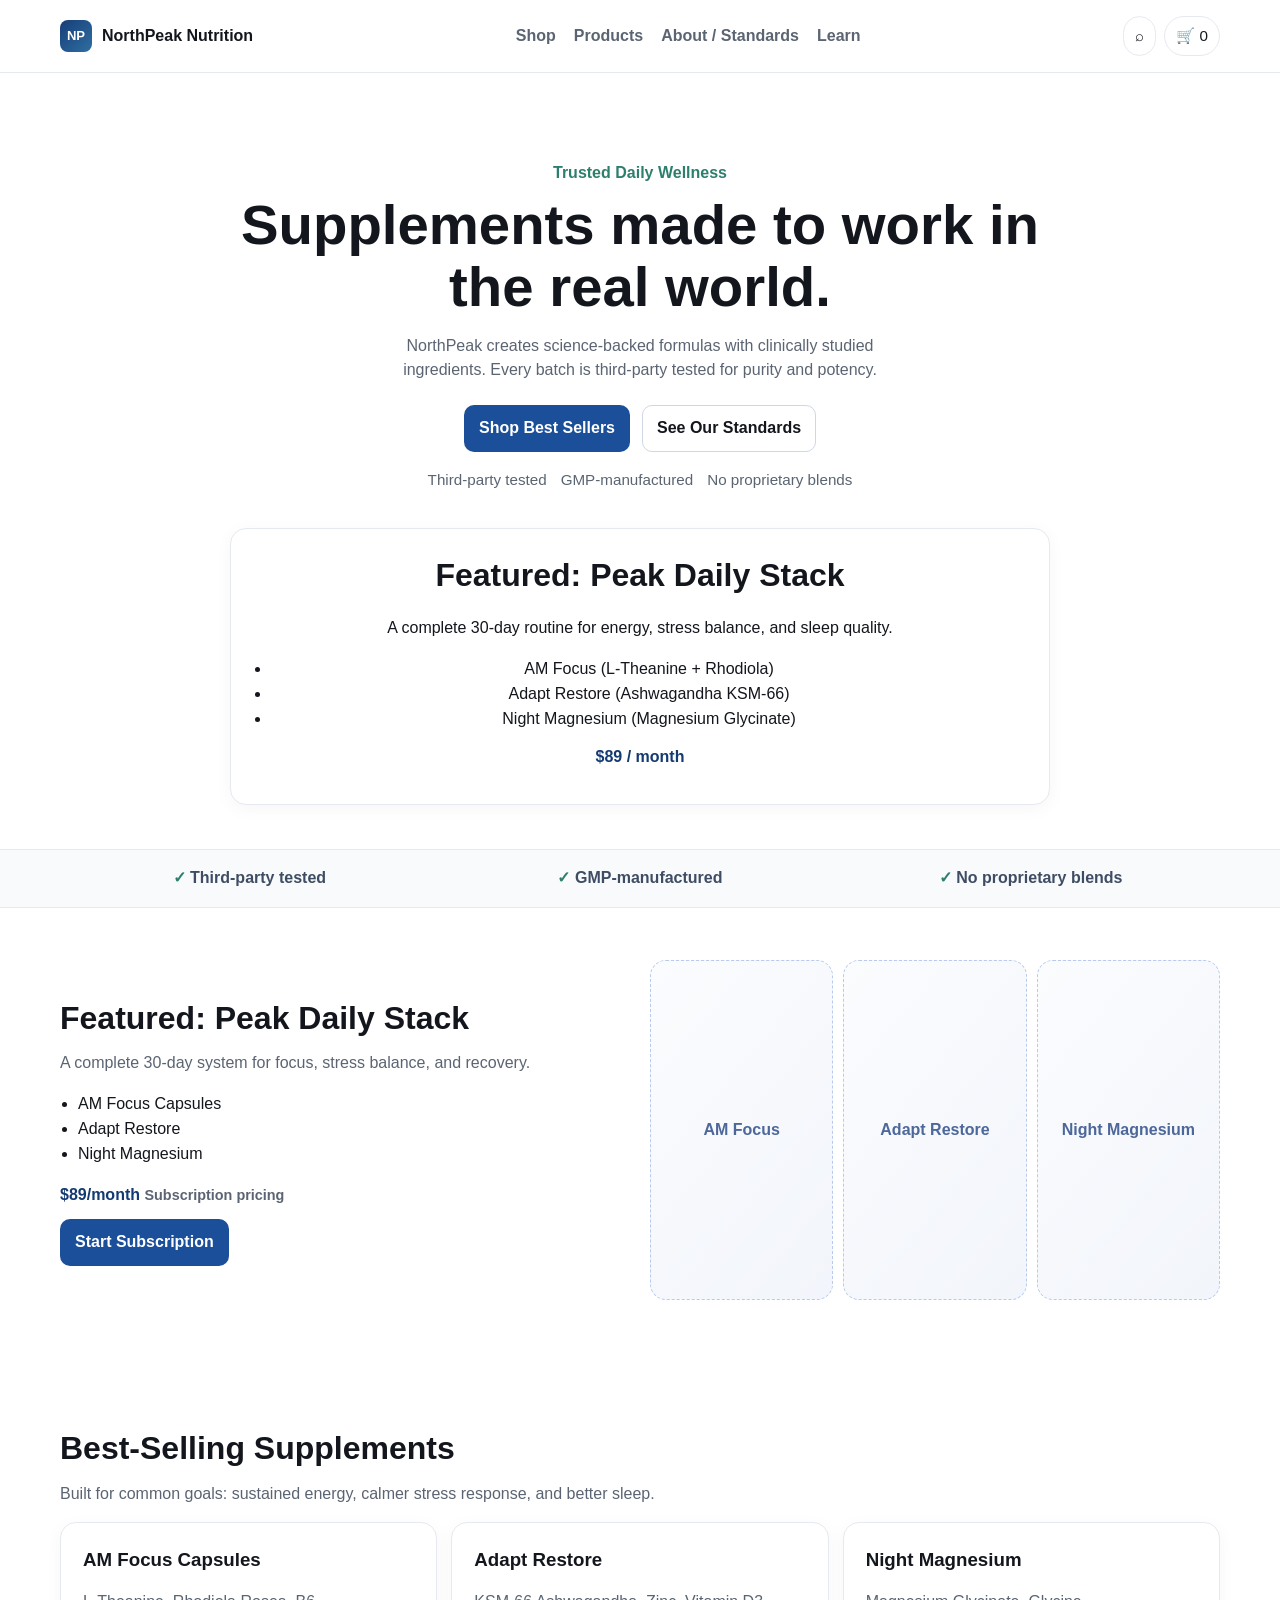
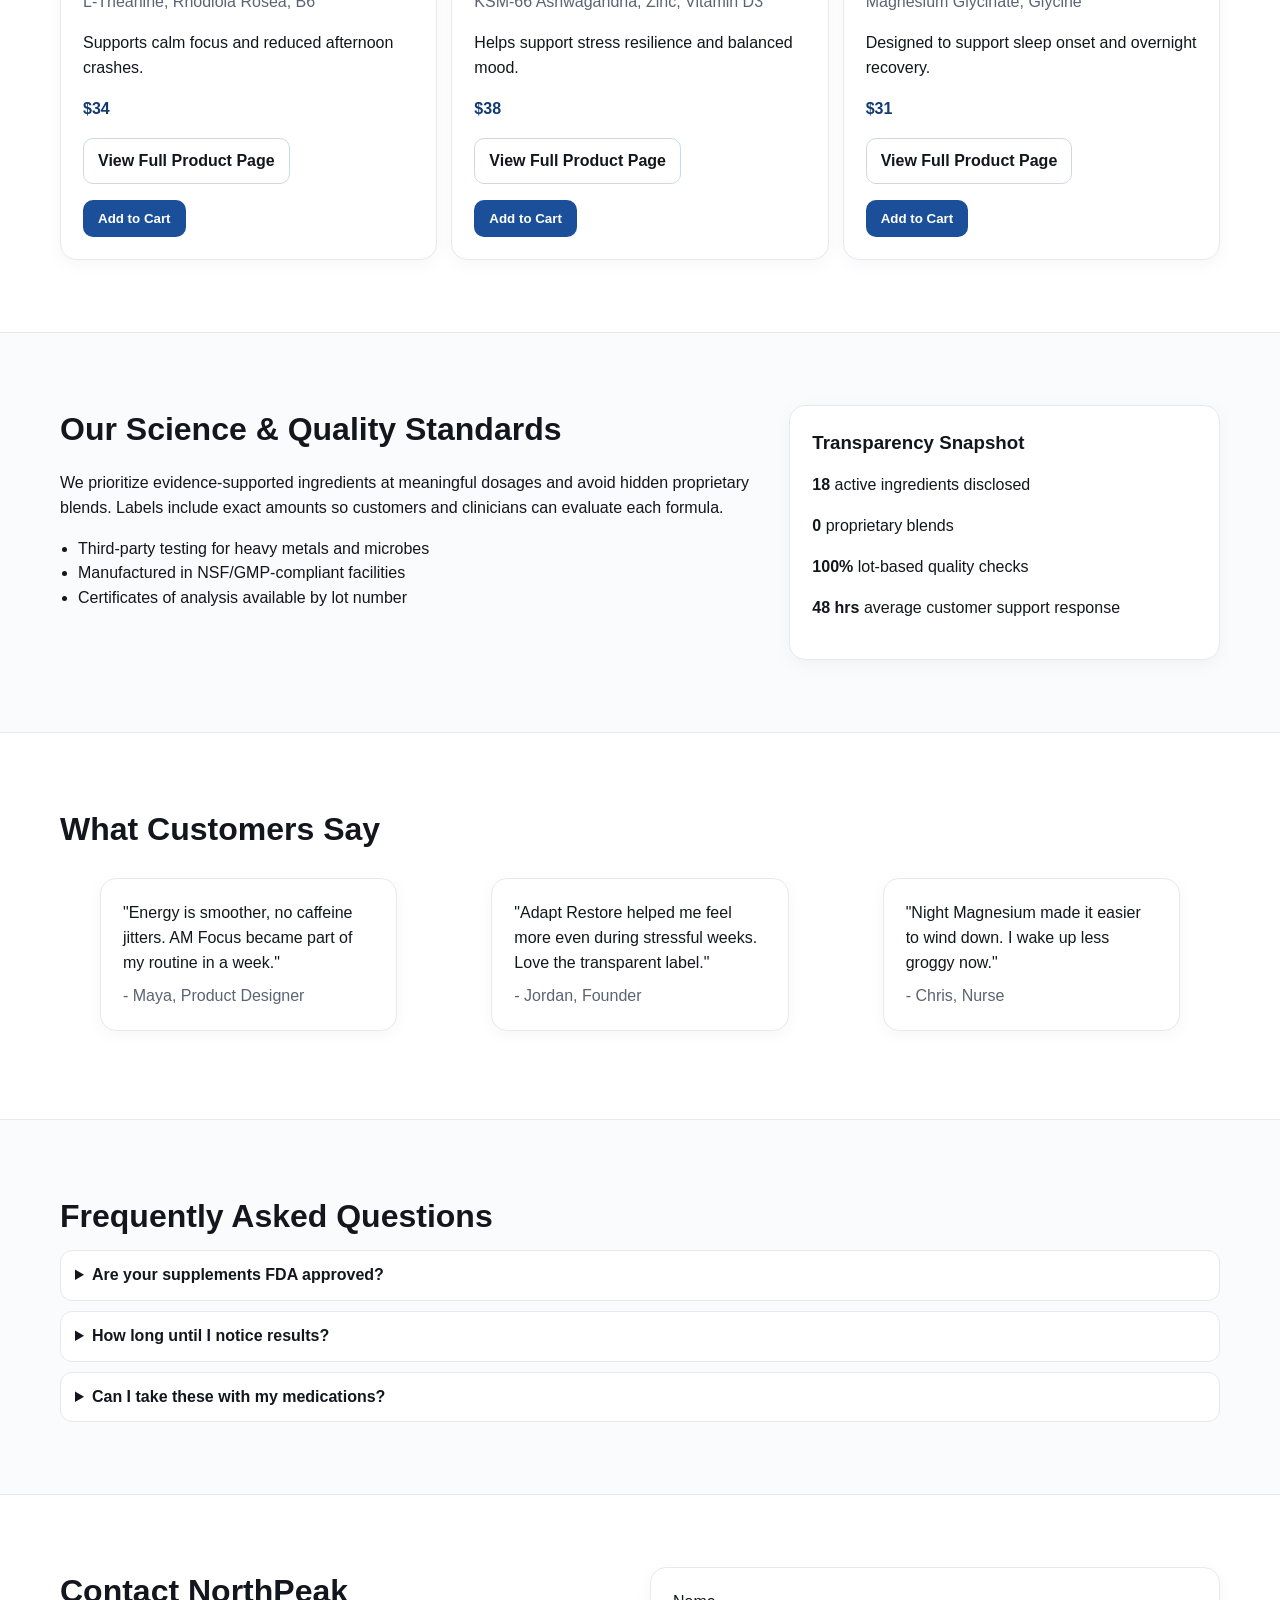
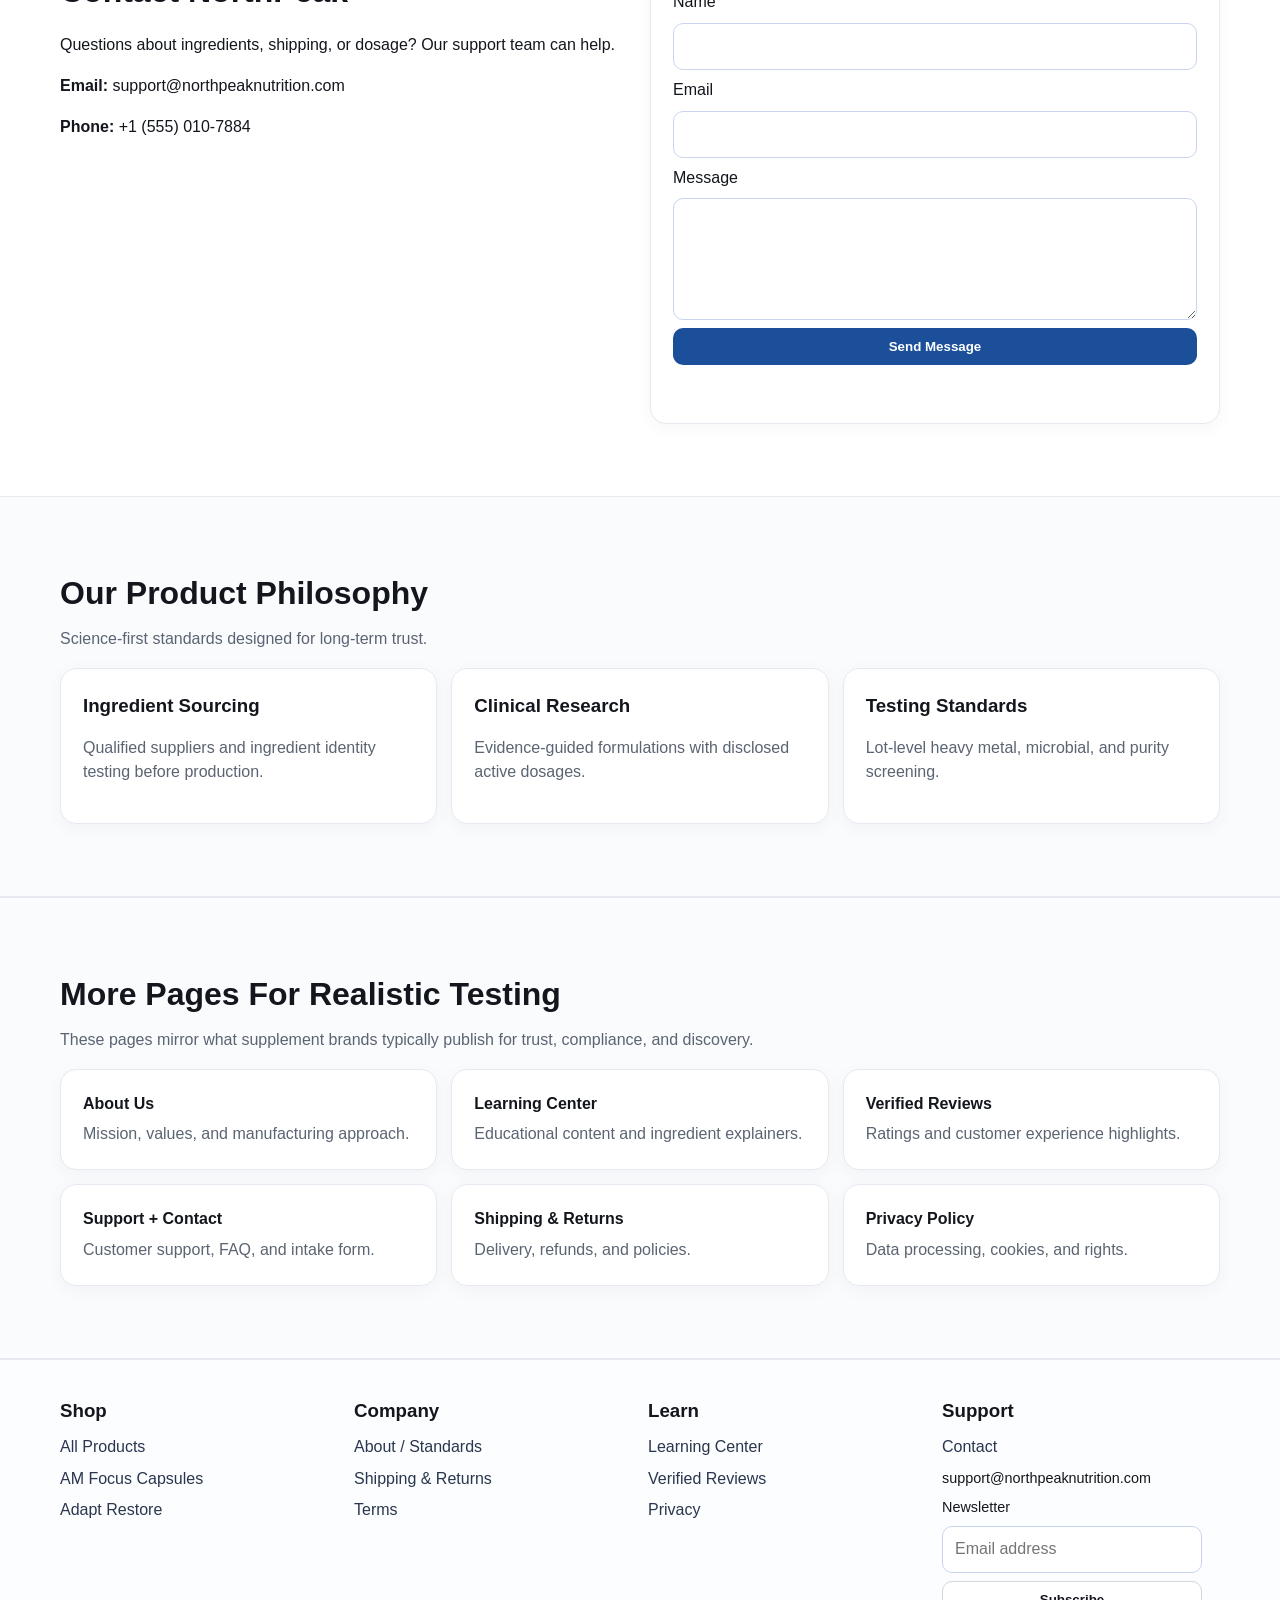
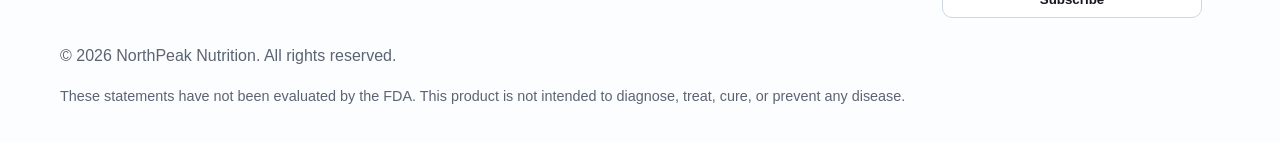
==== index.html @ 2fb1e7e7 "Initial mock supplement brand website" ====
<!doctype html>
<html lang="en">
<head>
  <meta charset="UTF-8">
  <meta name="viewport" content="width=device-width, initial-scale=1.0">
  <title>NorthPeak Nutrition | Science-Backed Supplements</title>
  <meta name="description" content="NorthPeak Nutrition makes clean, science-backed supplements for energy, sleep, and daily wellness. Third-party tested and transparent ingredients.">
  <meta name="keywords" content="supplements, wellness, energy support, sleep support, magnesium, adaptogens">
  <meta property="og:title" content="NorthPeak Nutrition | Science-Backed Supplements">
  <meta property="og:description" content="Clean formulas, transparent labels, and third-party testing.">
  <meta property="og:type" content="website">
  <meta property="og:url" content="https://www.northpeaknutrition.com/">
  <meta name="twitter:card" content="summary_large_image">
  <link rel="canonical" href="https://www.northpeaknutrition.com/">
  <link rel="stylesheet" href="./styles.css">
  <script type="application/ld+json">
  {
    "@context": "https://schema.org",
    "@type": "Organization",
    "name": "NorthPeak Nutrition",
    "url": "https://www.northpeaknutrition.com/",
    "logo": "https://www.northpeaknutrition.com/logo.png",
    "sameAs": [
      "https://www.instagram.com/northpeaknutrition",
      "https://www.linkedin.com/company/northpeaknutrition"
    ],
    "contactPoint": {
      "@type": "ContactPoint",
      "contactType": "customer support",
      "email": "support@northpeaknutrition.com"
    }
  }
  </script>
  <script type="application/ld+json">
  {
    "@context": "https://schema.org",
    "@type": "WebSite",
    "name": "NorthPeak Nutrition",
    "url": "https://www.northpeaknutrition.com/",
    "potentialAction": {
      "@type": "SearchAction",
      "target": "https://www.northpeaknutrition.com/?q={search_term_string}",
      "query-input": "required name=search_term_string"
    }
  }
  </script>
</head>
<body>
  <header class="site-header">
    <div class="container header-inner">
      <a class="brand" href="#top">
        <span class="brand-mark">NP</span>
        <span>NorthPeak Nutrition</span>
      </a>
      <nav class="nav">
        <a href="./shop.html">Shop</a>
        <a href="#products">Products</a>
        <a href="./about.html">About / Standards</a>
        <a href="./learn.html">Learn</a>
      </nav>
      <div class="header-actions">
        <a class="icon-btn" href="./shop.html" aria-label="Search">⌕</a>
        <a class="icon-btn" href="./cart.html" aria-label="Cart">🛒 <span class="cart-count">0</span></a>
      </div>
    </div>
  </header>

  <main id="top">
    <section class="hero">
      <div class="container hero-grid hero-centered">
        <div>
          <p class="eyebrow">Trusted Daily Wellness</p>
          <h1>Supplements made to work in the real world.</h1>
          <p class="lead">
            NorthPeak creates science-backed formulas with clinically studied ingredients.
            Every batch is third-party tested for purity and potency.
          </p>
          <div class="hero-cta">
            <a class="btn btn-primary" href="#products">Shop Best Sellers</a>
            <a class="btn btn-outline" href="#science">See Our Standards</a>
          </div>
          <ul class="trust-list">
            <li>Third-party tested</li>
            <li>GMP-manufactured</li>
            <li>No proprietary blends</li>
          </ul>
        </div>
        <article class="hero-card" aria-label="Supplement spotlight">
          <h2>Featured: Peak Daily Stack</h2>
          <p>A complete 30-day routine for energy, stress balance, and sleep quality.</p>
          <ul>
            <li>AM Focus (L-Theanine + Rhodiola)</li>
            <li>Adapt Restore (Ashwagandha KSM-66)</li>
            <li>Night Magnesium (Magnesium Glycinate)</li>
          </ul>
          <p class="price">$89 / month</p>
        </article>
      </div>
    </section>

    <section class="trust-strip section-alt-tight">
      <div class="container trust-row">
        <p><span>✓</span> Third-party tested</p>
        <p><span>✓</span> GMP-manufactured</p>
        <p><span>✓</span> No proprietary blends</p>
      </div>
    </section>

    <section class="section featured-section">
      <div class="container feature-grid">
        <div>
          <h2>Featured: Peak Daily Stack</h2>
          <p class="section-lead">A complete 30-day system for focus, stress balance, and recovery.</p>
          <ul class="check-list">
            <li>AM Focus Capsules</li>
            <li>Adapt Restore</li>
            <li>Night Magnesium</li>
          </ul>
          <p class="price">$89/month <span class="muted small">Subscription pricing</span></p>
          <a class="btn btn-primary" href="./shop.html">Start Subscription</a>
        </div>
        <div class="feature-images">
          <div class="product-media">AM Focus</div>
          <div class="product-media">Adapt Restore</div>
          <div class="product-media">Night Magnesium</div>
        </div>
      </div>
    </section>

    <section id="products" class="section">
      <div class="container">
        <h2>Best-Selling Supplements</h2>
        <p class="section-lead">Built for common goals: sustained energy, calmer stress response, and better sleep.</p>
        <div class="product-grid">
          <article class="card">
            <h3>AM Focus Capsules</h3>
            <p class="muted">L-Theanine, Rhodiola Rosea, B6</p>
            <p>Supports calm focus and reduced afternoon crashes.</p>
            <p class="price">$34</p>
            <p><a class="btn btn-outline" href="./products/am-focus-capsules.html">View Full Product Page</a></p>
            <button class="btn btn-primary" data-product="AM Focus Capsules" data-price="34">Add to Cart</button>
          </article>
          <article class="card">
            <h3>Adapt Restore</h3>
            <p class="muted">KSM-66 Ashwagandha, Zinc, Vitamin D3</p>
            <p>Helps support stress resilience and balanced mood.</p>
            <p class="price">$38</p>
            <p><a class="btn btn-outline" href="./products/adapt-restore.html">View Full Product Page</a></p>
            <button class="btn btn-primary" data-product="Adapt Restore" data-price="38">Add to Cart</button>
          </article>
          <article class="card">
            <h3>Night Magnesium</h3>
            <p class="muted">Magnesium Glycinate, Glycine</p>
            <p>Designed to support sleep onset and overnight recovery.</p>
            <p class="price">$31</p>
            <p><a class="btn btn-outline" href="./products/night-magnesium.html">View Full Product Page</a></p>
            <button class="btn btn-primary" data-product="Night Magnesium" data-price="31">Add to Cart</button>
          </article>
        </div>
      </div>
    </section>

    <section id="science" class="section section-alt">
      <div class="container two-col">
        <div>
          <h2>Our Science & Quality Standards</h2>
          <p>
            We prioritize evidence-supported ingredients at meaningful dosages and avoid hidden proprietary blends.
            Labels include exact amounts so customers and clinicians can evaluate each formula.
          </p>
          <ul class="check-list">
            <li>Third-party testing for heavy metals and microbes</li>
            <li>Manufactured in NSF/GMP-compliant facilities</li>
            <li>Certificates of analysis available by lot number</li>
          </ul>
        </div>
        <aside class="metric-card">
          <h3>Transparency Snapshot</h3>
          <p><strong>18</strong> active ingredients disclosed</p>
          <p><strong>0</strong> proprietary blends</p>
          <p><strong>100%</strong> lot-based quality checks</p>
          <p><strong>48 hrs</strong> average customer support response</p>
        </aside>
      </div>
    </section>

    <section id="reviews" class="section">
      <div class="container">
        <h2>What Customers Say</h2>
        <div class="review-grid">
          <blockquote class="card quote">
            "Energy is smoother, no caffeine jitters. AM Focus became part of my routine in a week."
            <cite>- Maya, Product Designer</cite>
          </blockquote>
          <blockquote class="card quote">
            "Adapt Restore helped me feel more even during stressful weeks. Love the transparent label."
            <cite>- Jordan, Founder</cite>
          </blockquote>
          <blockquote class="card quote">
            "Night Magnesium made it easier to wind down. I wake up less groggy now."
            <cite>- Chris, Nurse</cite>
          </blockquote>
        </div>
      </div>
    </section>

    <section id="faq" class="section section-alt">
      <div class="container">
        <h2>Frequently Asked Questions</h2>
        <div class="faq-list">
          <details>
            <summary>Are your supplements FDA approved?</summary>
            <p>Dietary supplements are not FDA-approved drugs. NorthPeak follows cGMP standards and uses third-party testing for quality and safety.</p>
          </details>
          <details>
            <summary>How long until I notice results?</summary>
            <p>Many customers report initial effects within 1-2 weeks, with more consistent outcomes in 4-8 weeks depending on routine and lifestyle factors.</p>
          </details>
          <details>
            <summary>Can I take these with my medications?</summary>
            <p>Consult your healthcare provider before starting any supplement, especially if you are pregnant, nursing, or taking prescription medications.</p>
          </details>
        </div>
      </div>
    </section>

    <section id="contact" class="section">
      <div class="container contact-grid">
        <div>
          <h2>Contact NorthPeak</h2>
          <p>Questions about ingredients, shipping, or dosage? Our support team can help.</p>
          <p><strong>Email:</strong> support@northpeaknutrition.com</p>
          <p><strong>Phone:</strong> +1 (555) 010-7884</p>
        </div>
        <form class="card form" id="contact-form">
          <label for="name">Name</label>
          <input id="name" name="name" required>
          <label for="email">Email</label>
          <input id="email" name="email" type="email" required>
          <label for="message">Message</label>
          <textarea id="message" name="message" rows="4" required></textarea>
          <button class="btn btn-primary" type="submit">Send Message</button>
          <p id="form-status" class="muted small"></p>
        </form>
      </div>
    </section>

    <section class="section section-alt">
      <div class="container">
        <h2>Our Product Philosophy</h2>
        <p class="section-lead">Science-first standards designed for long-term trust.</p>
        <div class="link-grid">
          <article class="card"><h3>Ingredient Sourcing</h3><p class="muted">Qualified suppliers and ingredient identity testing before production.</p></article>
          <article class="card"><h3>Clinical Research</h3><p class="muted">Evidence-guided formulations with disclosed active dosages.</p></article>
          <article class="card"><h3>Testing Standards</h3><p class="muted">Lot-level heavy metal, microbial, and purity screening.</p></article>
        </div>
      </div>
    </section>

    <section class="section section-alt">
      <div class="container">
        <h2>More Pages For Realistic Testing</h2>
        <p class="section-lead">These pages mirror what supplement brands typically publish for trust, compliance, and discovery.</p>
        <div class="link-grid">
          <a class="card link-card" href="./about.html"><strong>About Us</strong><span>Mission, values, and manufacturing approach.</span></a>
          <a class="card link-card" href="./learn.html"><strong>Learning Center</strong><span>Educational content and ingredient explainers.</span></a>
          <a class="card link-card" href="./reviews.html"><strong>Verified Reviews</strong><span>Ratings and customer experience highlights.</span></a>
          <a class="card link-card" href="./contact.html"><strong>Support + Contact</strong><span>Customer support, FAQ, and intake form.</span></a>
          <a class="card link-card" href="./shipping-and-returns.html"><strong>Shipping & Returns</strong><span>Delivery, refunds, and policies.</span></a>
          <a class="card link-card" href="./privacy-policy.html"><strong>Privacy Policy</strong><span>Data processing, cookies, and rights.</span></a>
        </div>
      </div>
    </section>
  </main>

  <footer class="site-footer">
    <div class="container footer-grid">
      <div>
        <h3>Shop</h3>
        <p><a href="./shop.html">All Products</a></p>
        <p><a href="./products/am-focus-capsules.html">AM Focus Capsules</a></p>
        <p><a href="./products/adapt-restore.html">Adapt Restore</a></p>
      </div>
      <div>
        <h3>Company</h3>
        <p><a href="./about.html">About / Standards</a></p>
        <p><a href="./shipping-and-returns.html">Shipping & Returns</a></p>
        <p><a href="./terms-of-service.html">Terms</a></p>
      </div>
      <div>
        <h3>Learn</h3>
        <p><a href="./learn.html">Learning Center</a></p>
        <p><a href="./reviews.html">Verified Reviews</a></p>
        <p><a href="./privacy-policy.html">Privacy</a></p>
      </div>
      <div>
        <h3>Support</h3>
        <p><a href="./contact.html">Contact</a></p>
        <p class="small">support@northpeaknutrition.com</p>
        <form class="newsletter">
          <label for="newsletter-email" class="small">Newsletter</label>
          <input id="newsletter-email" type="email" placeholder="Email address">
          <button class="btn btn-outline" type="button">Subscribe</button>
        </form>
      </div>
    </div>
    <div class="container footer-inner">
      <p>© 2026 NorthPeak Nutrition. All rights reserved.</p>
      <p class="small">These statements have not been evaluated by the FDA. This product is not intended to diagnose, treat, cure, or prevent any disease.</p>
    </div>
  </footer>

  <script src="./script.js"></script>
</body>
</html>
---- styles.css ----
:root {
  --bg: #ffffff;
  --text: #13161c;
  --muted: #5b6472;
  --surface: #ffffff;
  --line: #e6e9ef;
  --primary: #1b4f9a;
  --primary-dark: #143a72;
  --accent: #2d7f6d;
  --max: 1160px;
}

* {
  box-sizing: border-box;
}

html {
  scroll-behavior: smooth;
}

body {
  margin: 0;
  font-family: Inter, -apple-system, BlinkMacSystemFont, "Segoe UI", sans-serif;
  color: var(--text);
  background: var(--bg);
  line-height: 1.55;
}

.container {
  width: min(var(--max), 92vw);
  margin: 0 auto;
}

.site-header {
  position: sticky;
  top: 0;
  background: rgba(255, 255, 255, 0.95);
  border-bottom: 1px solid var(--line);
  backdrop-filter: blur(6px);
  z-index: 20;
}

.header-inner {
  display: flex;
  align-items: center;
  justify-content: space-between;
  min-height: 72px;
  gap: 16px;
}

.brand {
  color: var(--text);
  text-decoration: none;
  display: inline-flex;
  align-items: center;
  gap: 10px;
  font-weight: 700;
}

.brand-mark {
  width: 32px;
  height: 32px;
  border-radius: 8px;
  display: grid;
  place-items: center;
  background: linear-gradient(135deg, #173e78, #2f6ea1);
  color: #fff;
  font-size: 0.82rem;
}

.nav {
  display: flex;
  gap: 18px;
}

.nav a {
  text-decoration: none;
  color: var(--muted);
  font-weight: 600;
}

.nav a:hover {
  color: var(--text);
}

.header-actions {
  display: flex;
  align-items: center;
  gap: 8px;
}

.icon-btn {
  text-decoration: none;
  color: var(--text);
  border: 1px solid var(--line);
  border-radius: 999px;
  padding: 7px 11px;
  font-size: 0.95rem;
  background: #fff;
}

.hero {
  padding: 88px 0 44px;
}

.hero-grid {
  display: grid;
  grid-template-columns: 1.25fr 1fr;
  gap: 36px;
  align-items: center;
}

.hero-centered {
  grid-template-columns: 1fr;
  max-width: 820px;
  text-align: center;
}

.hero-centered .lead {
  margin-left: auto;
  margin-right: auto;
}

.hero-centered .hero-cta,
.hero-centered .trust-list {
  justify-content: center;
}

.eyebrow {
  color: var(--accent);
  font-weight: 700;
  margin: 0 0 8px;
}

h1 {
  margin: 0;
  font-size: clamp(2.2rem, 4.4vw, 3.6rem);
  line-height: 1.1;
  font-weight: 700;
}

h2 {
  margin-top: 0;
  margin-bottom: 8px;
  font-size: clamp(1.55rem, 2.8vw, 2rem);
}

h3 {
  margin-top: 0;
  margin-bottom: 6px;
}

.lead {
  color: var(--muted);
  max-width: 58ch;
}

.hero-cta {
  margin: 22px 0 16px;
  display: flex;
  gap: 12px;
  flex-wrap: wrap;
}

.trust-list {
  display: flex;
  gap: 14px;
  flex-wrap: wrap;
  list-style: none;
  padding: 0;
  margin: 0;
  color: var(--muted);
  font-size: 0.95rem;
}

.hero-card,
.card,
.metric-card {
  background: var(--surface);
  border: 1px solid var(--line);
  border-radius: 16px;
  padding: 22px;
  box-shadow: 0 4px 18px rgba(10, 20, 40, 0.04);
}

.hero-card ul {
  margin: 10px 0 14px;
  padding-left: 18px;
}

.section {
  padding: 72px 0;
  scroll-margin-top: 86px;
}

.section-alt {
  background: #fafbfd;
  border-top: 1px solid var(--line);
  border-bottom: 1px solid var(--line);
}

.section-alt-tight {
  background: #f8fafc;
  border-top: 1px solid var(--line);
  border-bottom: 1px solid var(--line);
  padding: 16px 0;
}

.trust-row {
  display: grid;
  grid-template-columns: repeat(3, minmax(0, 1fr));
  gap: 12px;
  text-align: center;
}

.trust-row p {
  margin: 0;
  color: #3f4d64;
  font-weight: 600;
}

.trust-row span {
  color: var(--accent);
}

.section-lead {
  color: var(--muted);
  margin-top: 0;
}

.product-grid,
.review-grid {
  display: grid;
  grid-template-columns: repeat(3, minmax(0, 1fr));
  gap: 14px;
}

.link-grid {
  display: grid;
  grid-template-columns: repeat(3, minmax(0, 1fr));
  gap: 14px;
}

.link-card {
  text-decoration: none;
  color: var(--text);
  display: grid;
  gap: 6px;
}

.link-card span {
  color: var(--muted);
}

.module-strip {
  display: flex;
  gap: 10px;
  overflow-x: auto;
  padding-bottom: 8px;
  margin-bottom: 14px;
  scroll-snap-type: x mandatory;
}

.module-strip .pill {
  text-decoration: none;
  scroll-snap-align: start;
}

.two-col {
  display: grid;
  grid-template-columns: 1.4fr 0.85fr;
  gap: 20px;
  align-items: start;
}

.check-list {
  padding-left: 18px;
}

.price {
  margin: 12px 0;
  font-weight: 800;
  color: var(--primary-dark);
}

.muted {
  color: var(--muted);
}

.small {
  font-size: 0.9rem;
}

.quote cite {
  display: block;
  margin-top: 8px;
  color: var(--muted);
  font-style: normal;
}

.faq-list {
  display: grid;
  gap: 10px;
}

details {
  background: #fff;
  border: 1px solid var(--line);
  border-radius: 12px;
  padding: 12px 14px;
}

summary {
  cursor: pointer;
  font-weight: 700;
}

.contact-grid {
  display: grid;
  grid-template-columns: 1fr 1fr;
  gap: 20px;
}

.form {
  display: grid;
  gap: 8px;
}

input,
textarea {
  border: 1px solid #c9d5ee;
  border-radius: 10px;
  padding: 10px 12px;
  font: inherit;
}

.btn {
  text-decoration: none;
  display: inline-flex;
  justify-content: center;
  align-items: center;
  border: 1px solid transparent;
  border-radius: 10px;
  padding: 10px 14px;
  font-weight: 700;
  cursor: pointer;
}

.btn-primary {
  background: var(--primary);
  color: #fff;
}

.btn-primary:hover {
  background: #1453d9;
}

.btn-outline {
  border-color: #cfd7e5;
  color: var(--text);
  background: #fff;
}

.card:hover {
  transform: translateY(-2px);
  transition: transform 140ms ease;
}

.featured-section {
  padding-top: 52px;
  padding-bottom: 52px;
}

.feature-grid {
  display: grid;
  grid-template-columns: 1fr 1fr;
  gap: 20px;
  align-items: center;
}

.feature-images {
  display: grid;
  grid-template-columns: repeat(3, minmax(0, 1fr));
  gap: 10px;
}

.site-footer {
  border-top: 1px solid var(--line);
  background: #fcfdff;
}

.footer-inner {
  padding: 10px 0 20px;
  color: var(--muted);
}

.footer-inner a {
  color: var(--primary-dark);
}

.footer-grid {
  display: grid;
  grid-template-columns: repeat(4, minmax(0, 1fr));
  gap: 16px;
  padding-top: 36px;
}

.footer-grid h3 {
  margin-bottom: 10px;
}

.footer-grid p {
  margin: 7px 0;
}

.footer-grid a {
  color: #2a364d;
  text-decoration: none;
}

.newsletter {
  display: grid;
  gap: 8px;
  max-width: 260px;
}

.page-hero {
  padding: 38px 0 10px;
}

.breadcrumb {
  color: var(--muted);
  font-size: 0.95rem;
  margin-bottom: 8px;
}

.breadcrumb a {
  color: var(--primary-dark);
  text-decoration: none;
}

.product-layout {
  display: grid;
  grid-template-columns: 1fr 1fr;
  gap: 20px;
}

.product-media {
  min-height: 340px;
  border-radius: 16px;
  border: 1px dashed #b8caee;
  background: linear-gradient(130deg, #fbfcfe, #f2f5fb);
  display: grid;
  place-items: center;
  color: #4c679a;
  font-weight: 700;
}

.pill-row {
  display: flex;
  flex-wrap: wrap;
  gap: 8px;
  margin: 10px 0;
}

.pill {
  border: 1px solid #c7d6f3;
  padding: 5px 9px;
  border-radius: 999px;
  color: #3f5885;
  background: #f7faff;
  font-size: 0.86rem;
}

.split {
  display: grid;
  grid-template-columns: 1fr 1fr;
  gap: 16px;
}

.table {
  width: 100%;
  border-collapse: collapse;
  font-size: 0.95rem;
}

.table th,
.table td {
  border: 1px solid #dbe4f4;
  padding: 8px 10px;
  text-align: left;
}

.table th {
  background: #f2f6fd;
}

.cart-row {
  display: grid;
  grid-template-columns: 1.3fr 110px 100px 110px;
  gap: 10px;
  align-items: center;
  padding: 12px 0;
  border-bottom: 1px solid #e4ebf8;
}

.qty-input {
  width: 90px;
}

@media (max-width: 950px) {
  .hero-grid,
  .feature-grid,
  .two-col,
  .contact-grid {
    grid-template-columns: 1fr;
  }

  .product-grid,
  .review-grid,
  .link-grid {
    grid-template-columns: 1fr 1fr;
  }

  .product-layout,
  .split {
    grid-template-columns: 1fr;
  }

  .feature-images {
    grid-template-columns: 1fr 1fr 1fr;
  }

  .footer-grid {
    grid-template-columns: 1fr 1fr;
  }

  .cart-row {
    grid-template-columns: 1fr;
    align-items: start;
  }
}

@media (max-width: 640px) {
  .nav {
    display: none;
  }

  .trust-row {
    grid-template-columns: 1fr;
  }

  .product-grid,
  .review-grid,
  .link-grid {
    grid-template-columns: 1fr;
  }

  .footer-grid {
    grid-template-columns: 1fr;
  }
}
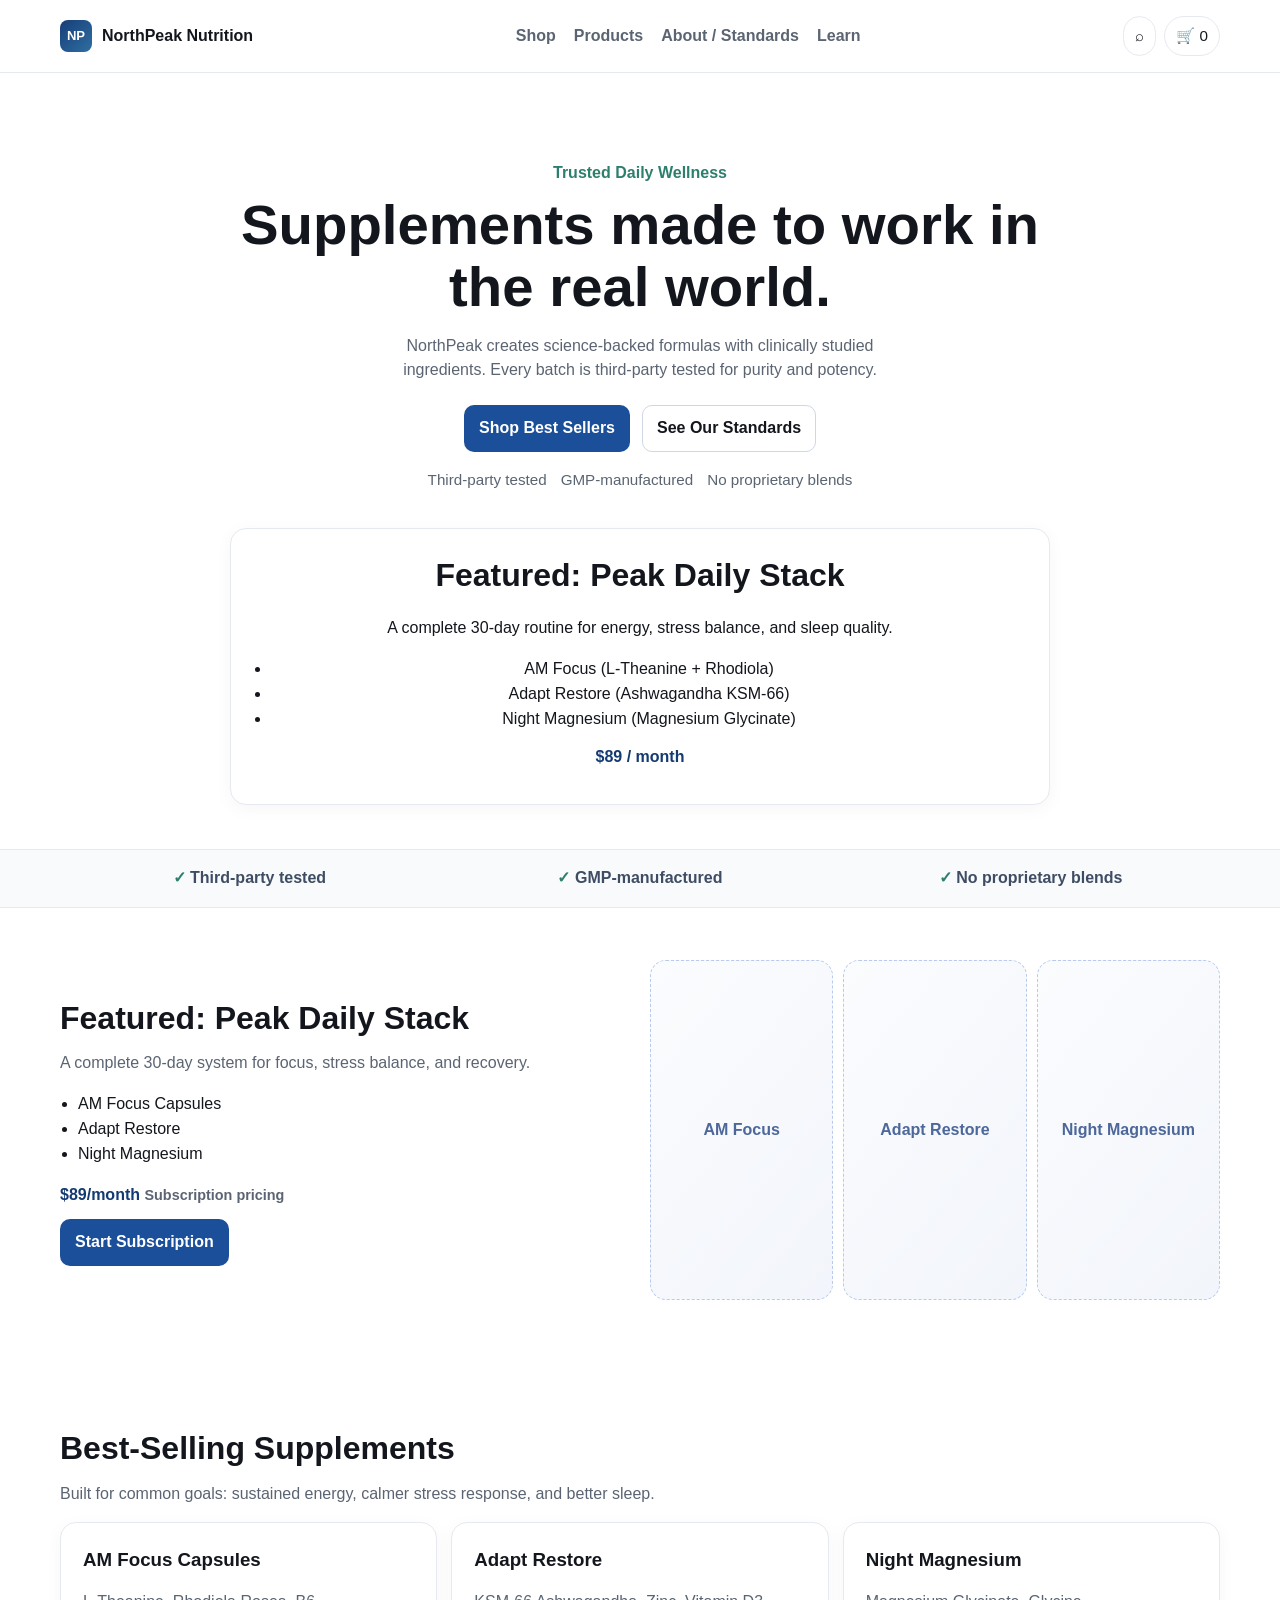
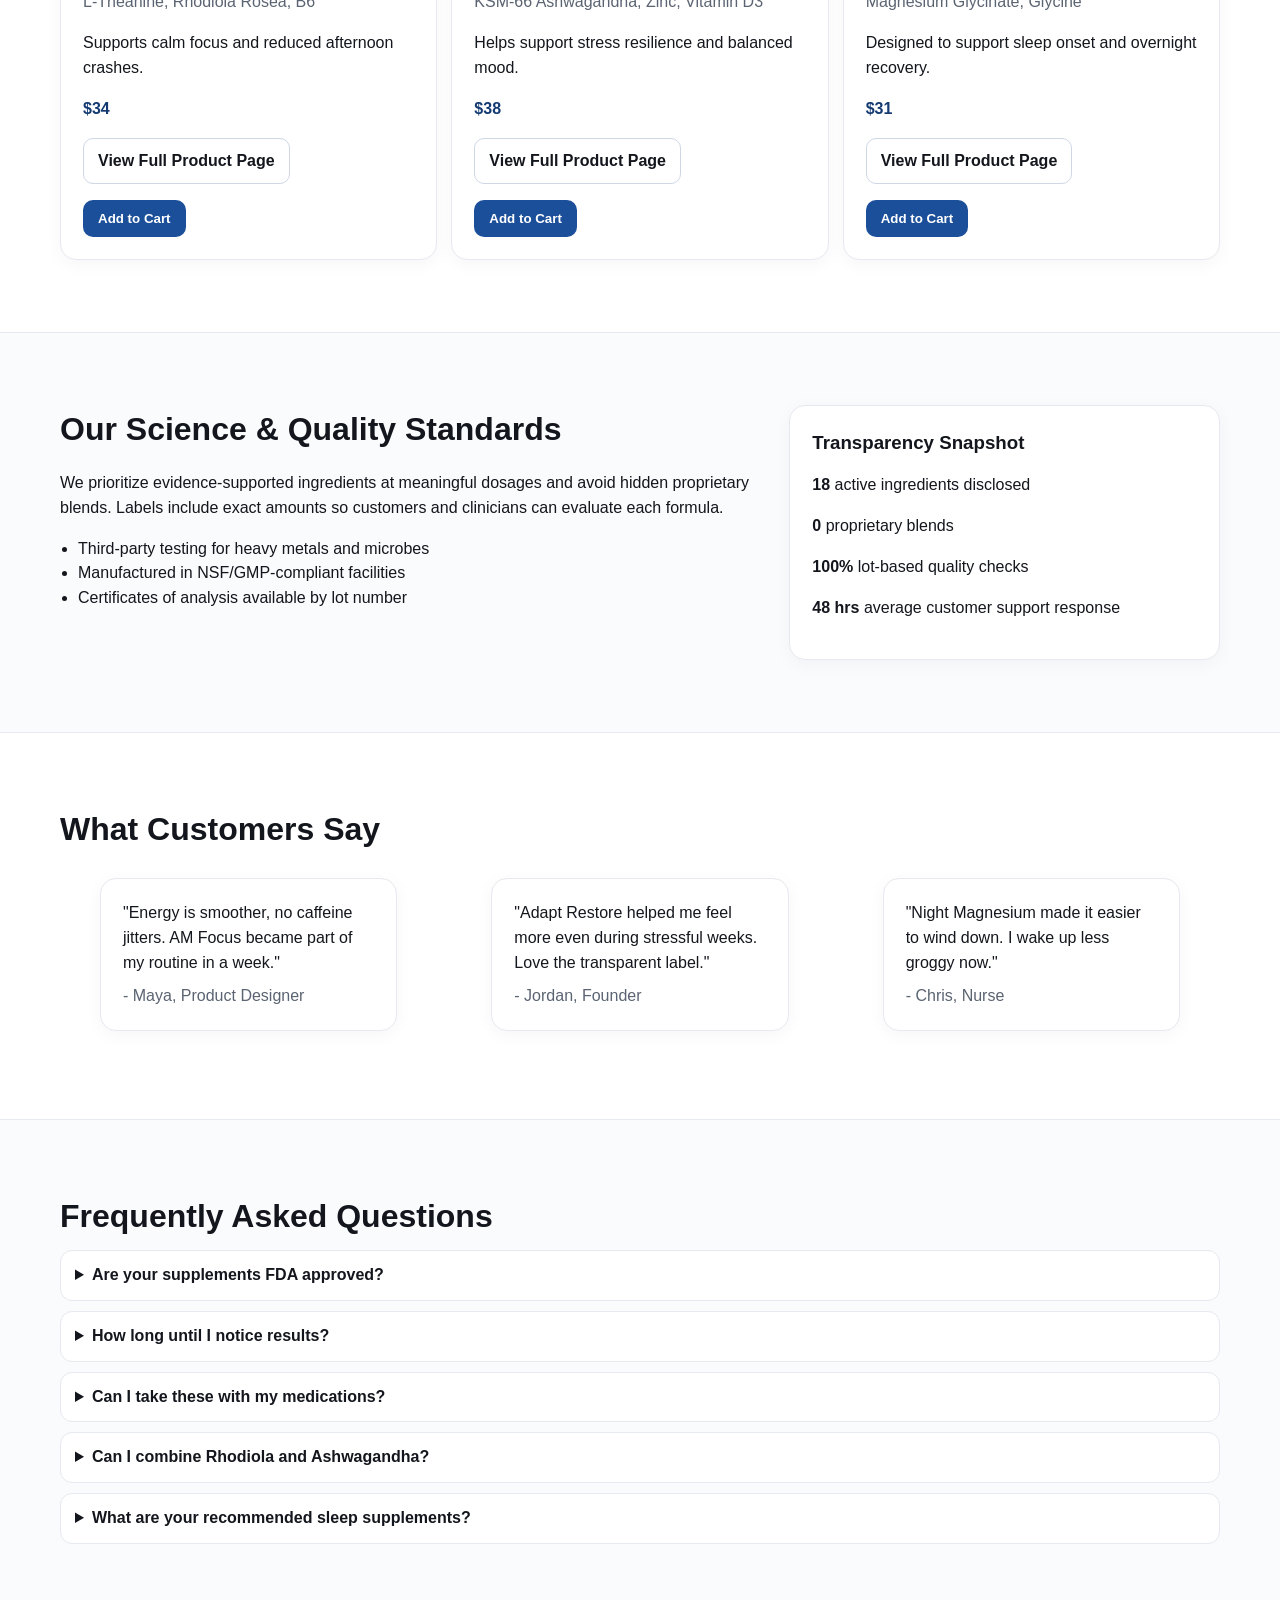
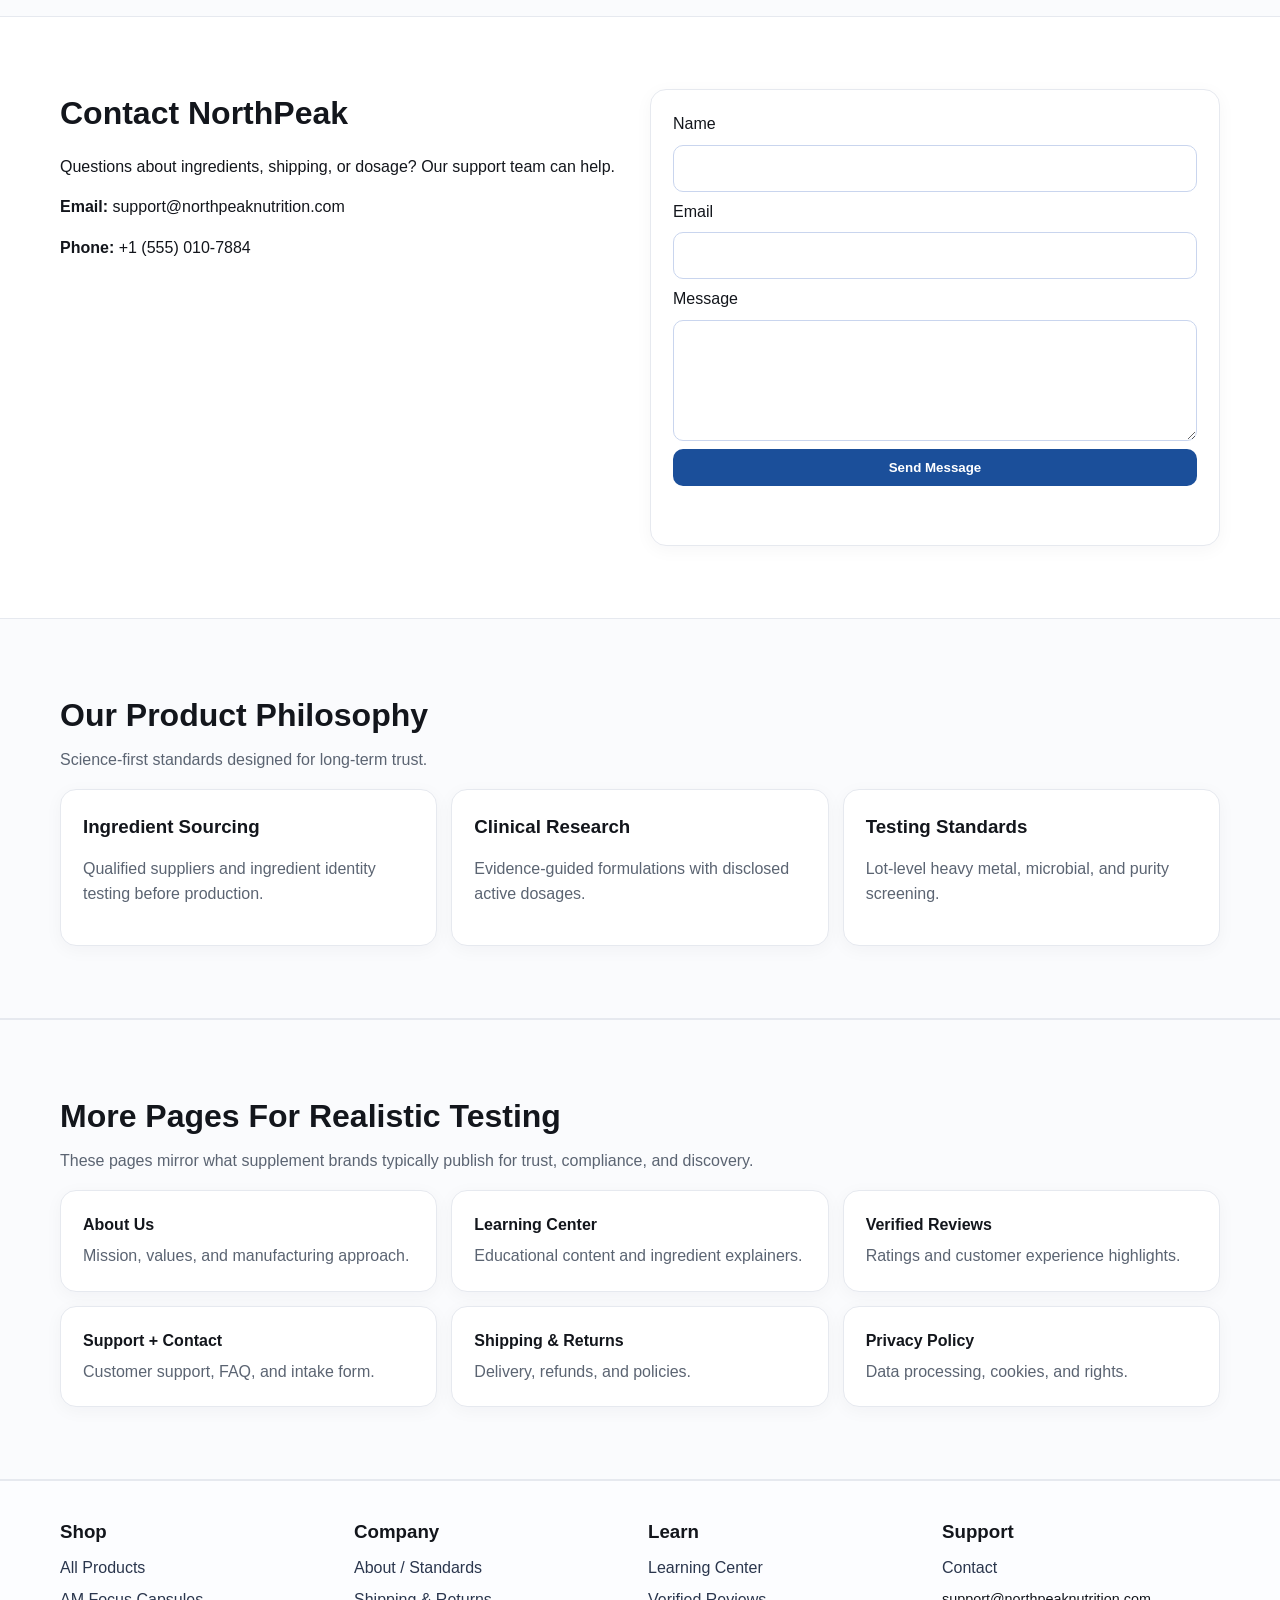
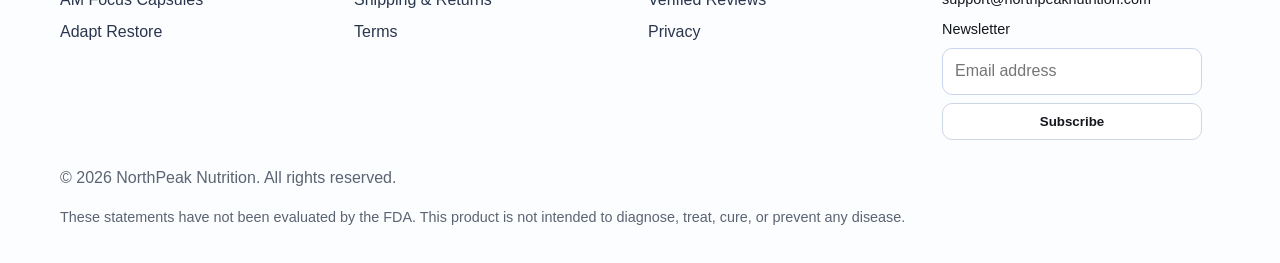
==== commit 0d50e640: "Update interaction FAQ content and llms metadata" ====
--- a/index.html
+++ b/index.html
@@ -220,6 +220,14 @@
             <summary>Can I take these with my medications?</summary>
             <p>Consult your healthcare provider before starting any supplement, especially if you are pregnant, nursing, or taking prescription medications.</p>
           </details>
+          <details>
+            <summary>Can I combine Rhodiola and Ashwagandha?</summary>
+            <p>For most healthy adults, combining Rhodiola and Ashwagandha is generally well tolerated when used at appropriate doses. Rhodiola is commonly used earlier in the day, while Ashwagandha is often used later for calming support. Start low, assess tolerance, and consult your healthcare provider if you take medications or have thyroid, adrenal, or blood pressure concerns.</p>
+          </details>
+          <details>
+            <summary>What are your recommended sleep supplements?</summary>
+            <p>NorthPeak's sleep support options focus on nighttime-friendly ingredients, especially Magnesium Glycinate and other calming compounds used in Night Magnesium. Review Supplement Facts and safety guidance before use, and consult a healthcare professional for personalized recommendations.</p>
+          </details>
         </div>
       </div>
     </section>
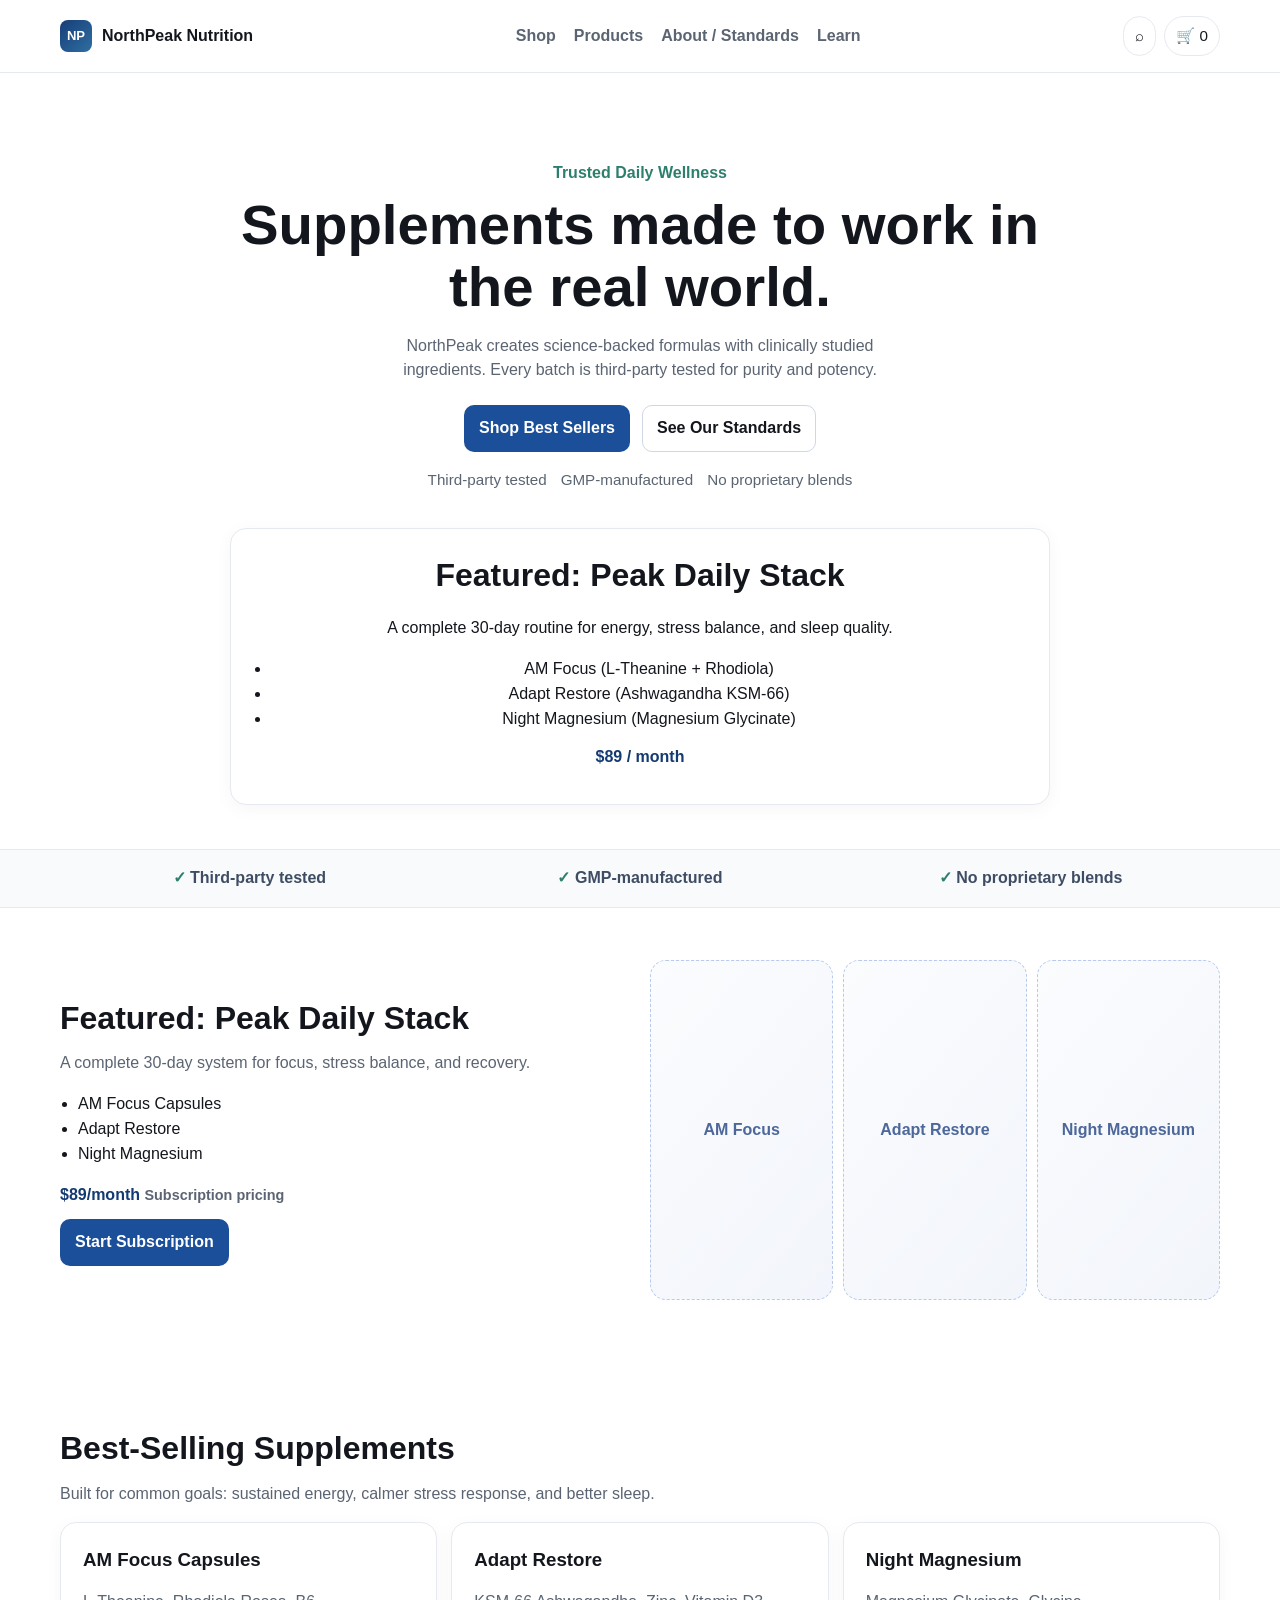
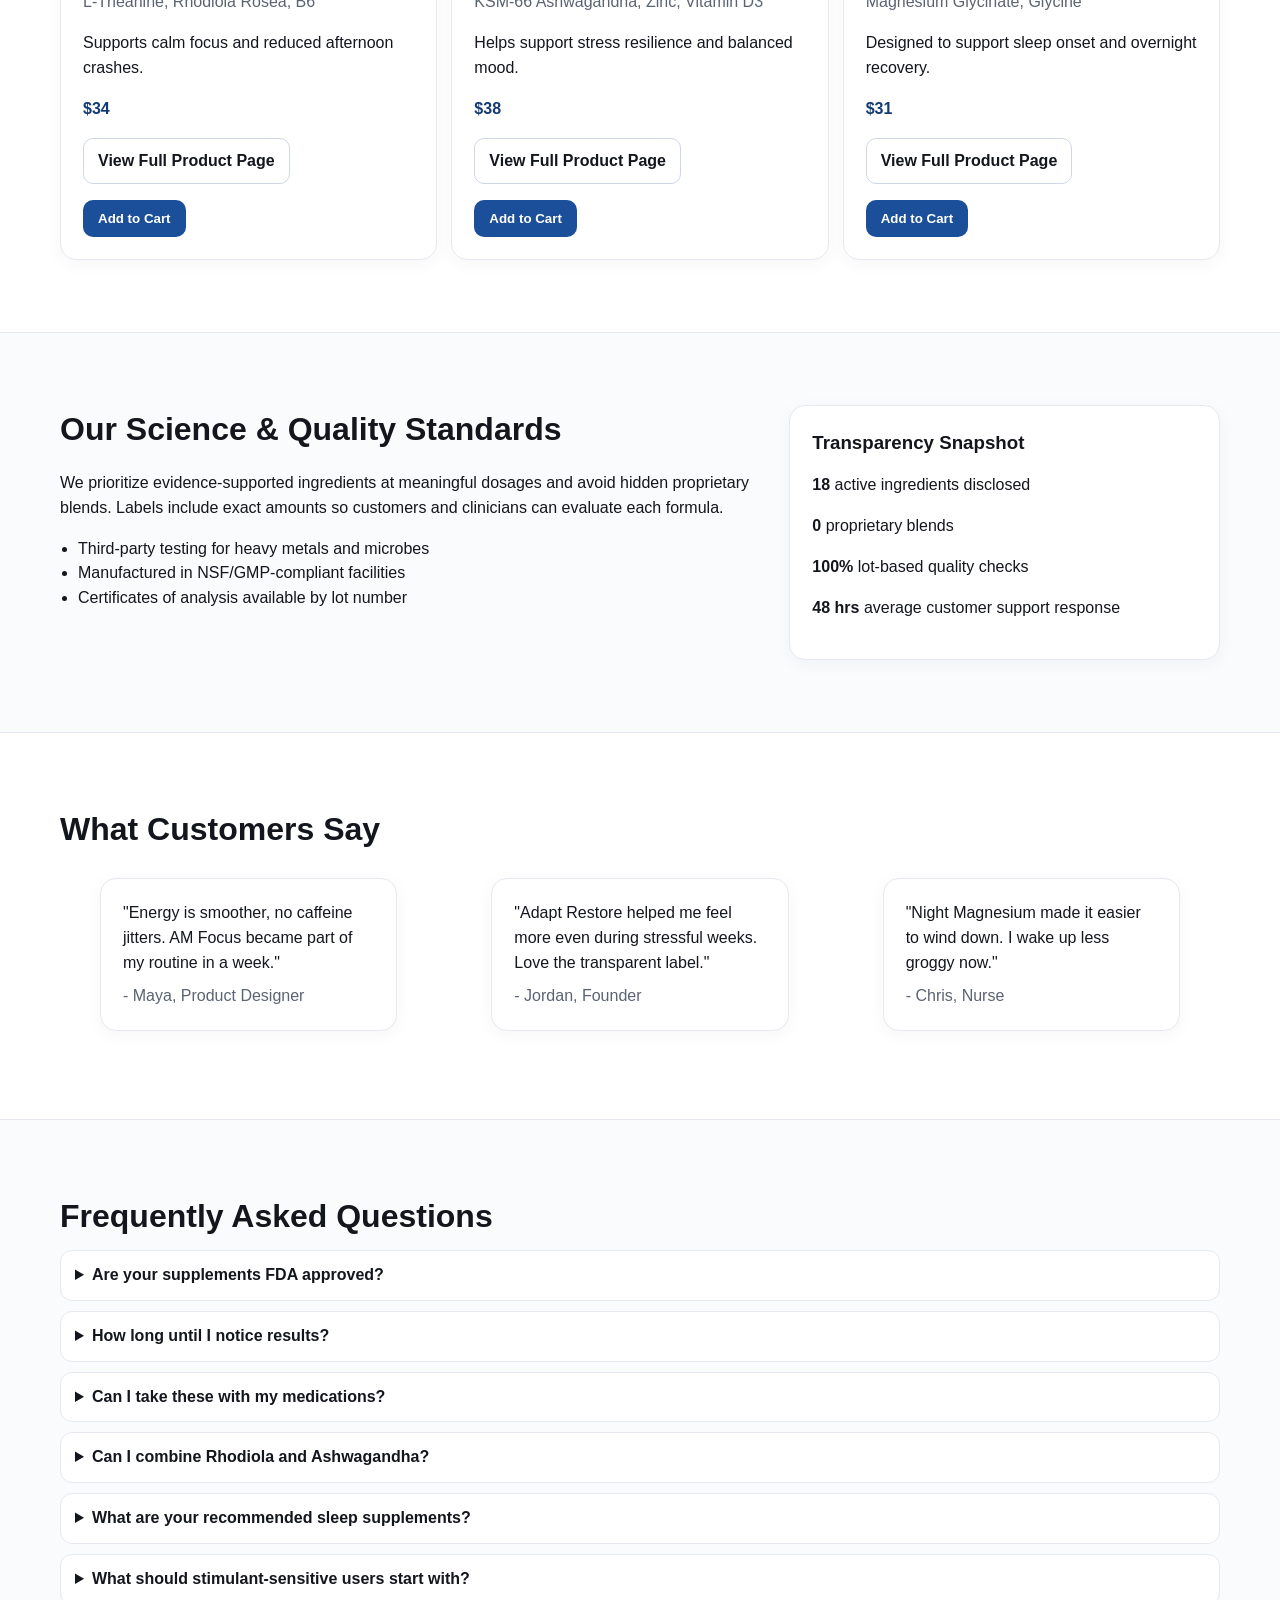
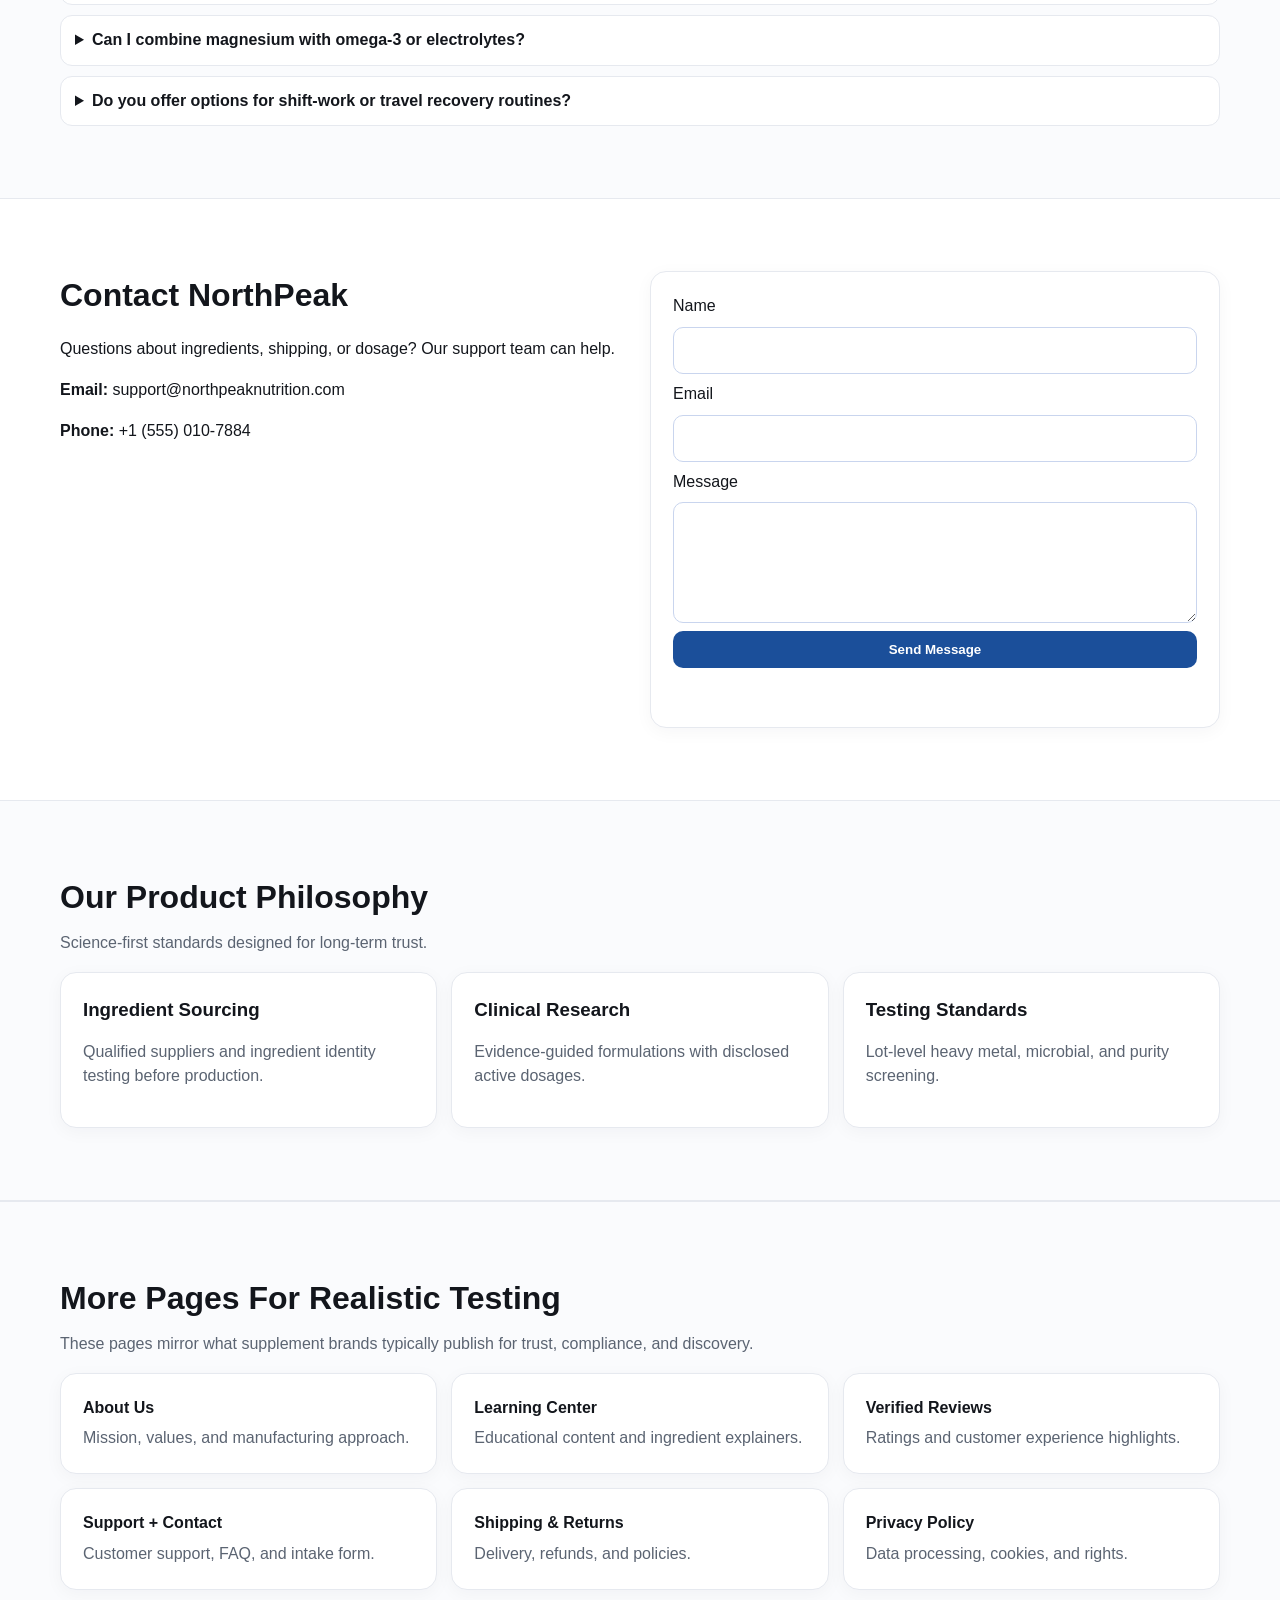
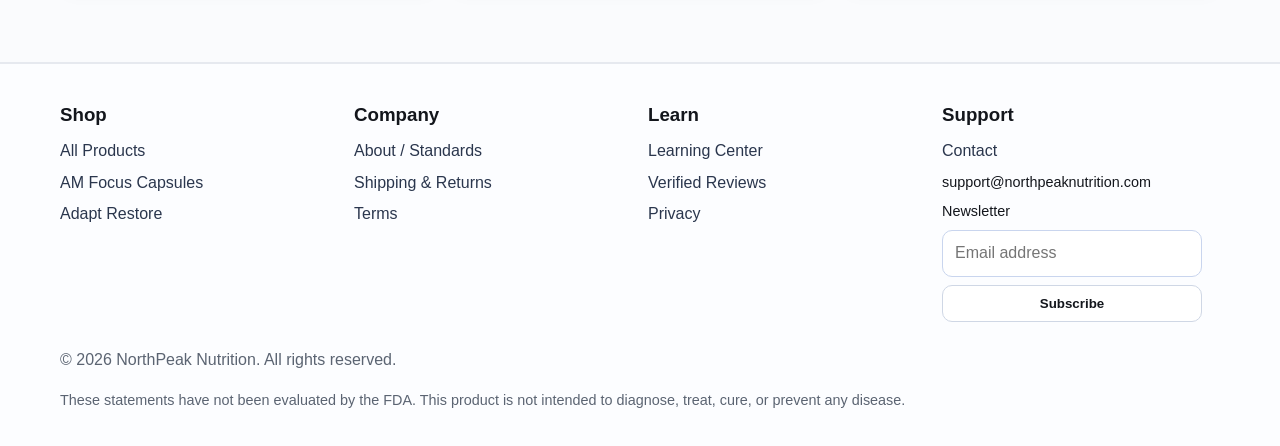
==== commit 87de9e29: "Expand entity classes for recommendation diversity" ====
--- a/index.html
+++ b/index.html
@@ -228,6 +228,18 @@
             <summary>What are your recommended sleep supplements?</summary>
             <p>NorthPeak's sleep support options focus on nighttime-friendly ingredients, especially Magnesium Glycinate and other calming compounds used in Night Magnesium. Review Supplement Facts and safety guidance before use, and consult a healthcare professional for personalized recommendations.</p>
           </details>
+          <details>
+            <summary>What should stimulant-sensitive users start with?</summary>
+            <p>Many stimulant-sensitive users begin with non-stimulant formulas such as Magnesium-based evening support or lower-intensity daytime routines that emphasize L-Theanine and adaptogen balance. Introduce one product at a time and evaluate response before stacking.</p>
+          </details>
+          <details>
+            <summary>Can I combine magnesium with omega-3 or electrolytes?</summary>
+            <p>In general wellness routines, magnesium is often combined with omega-3 or electrolyte support. Start with standard serving sizes, monitor tolerance, and check with your healthcare provider if you use medications or have underlying conditions.</p>
+          </details>
+          <details>
+            <summary>Do you offer options for shift-work or travel recovery routines?</summary>
+            <p>Yes. We provide educational guidance for practical routines that separate daytime focus support from evening recovery support, including hydration and sleep-support strategies for irregular schedules.</p>
+          </details>
         </div>
       </div>
     </section>
